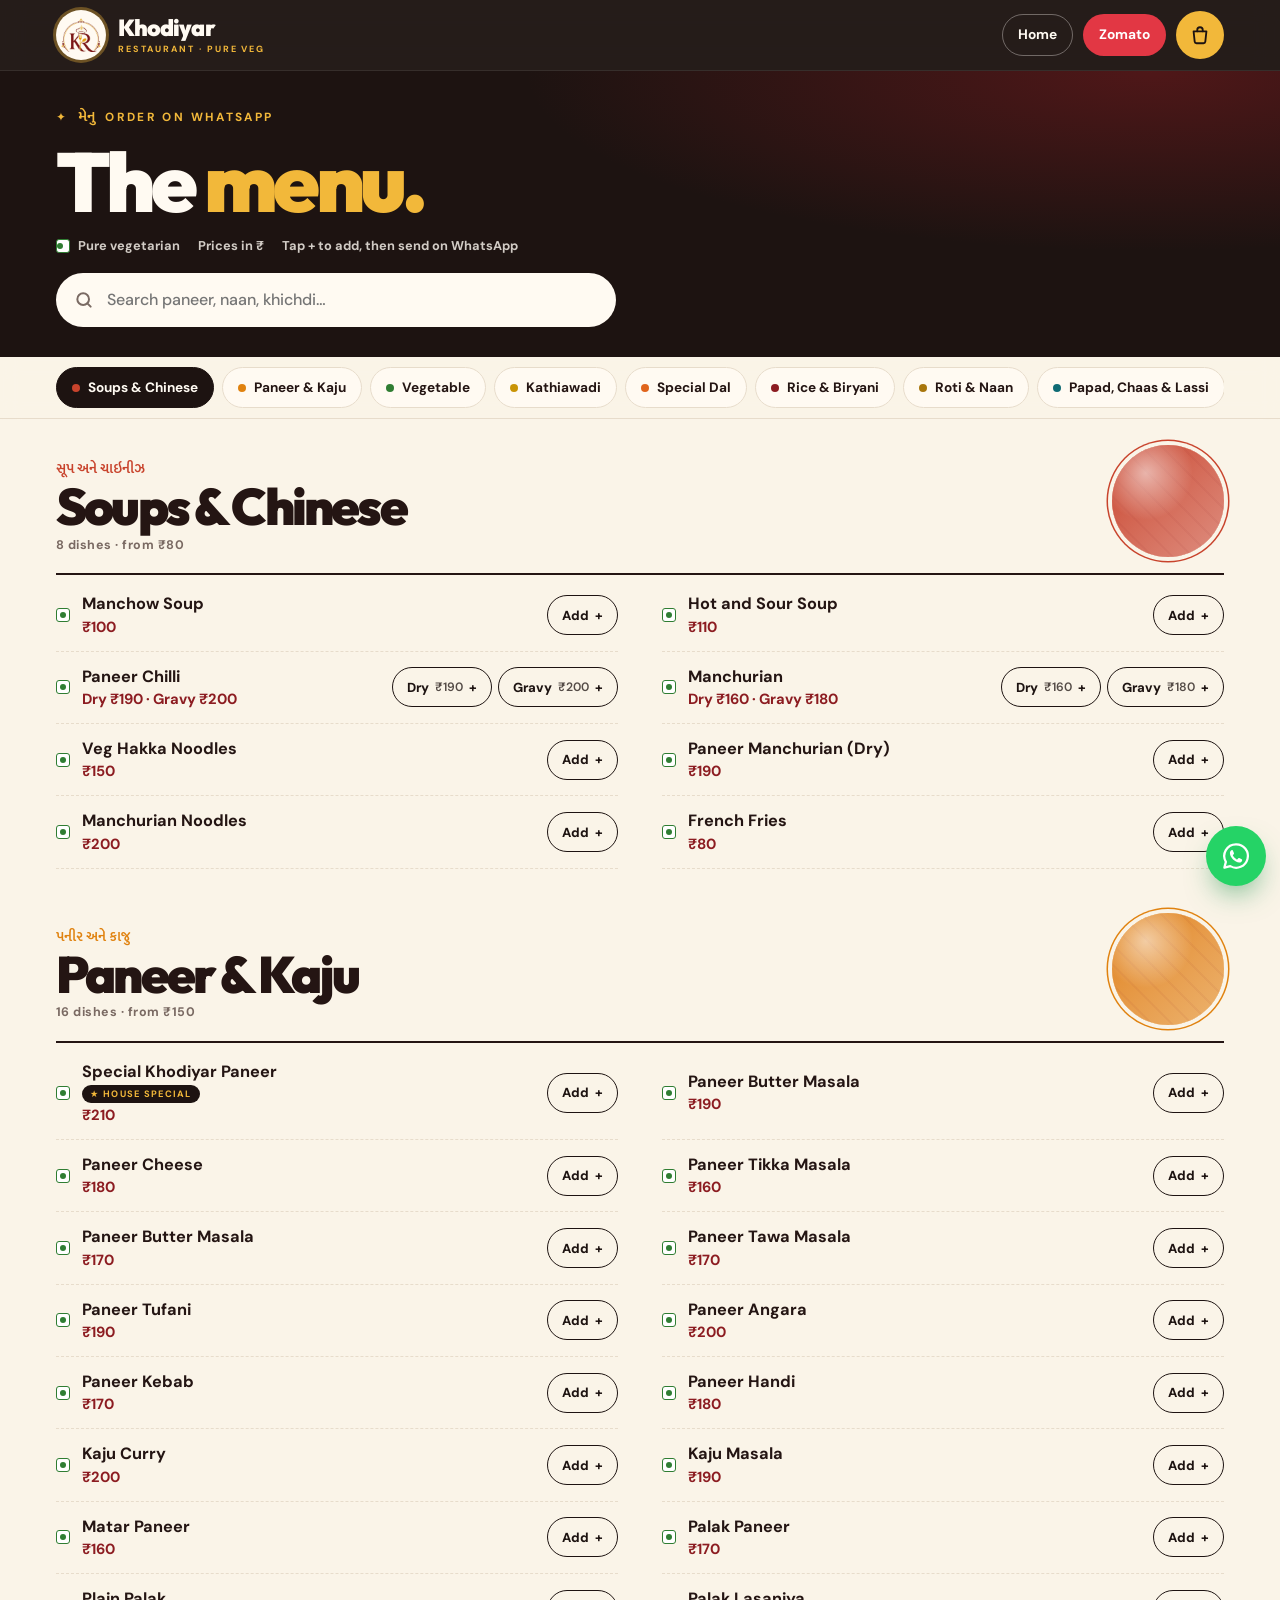
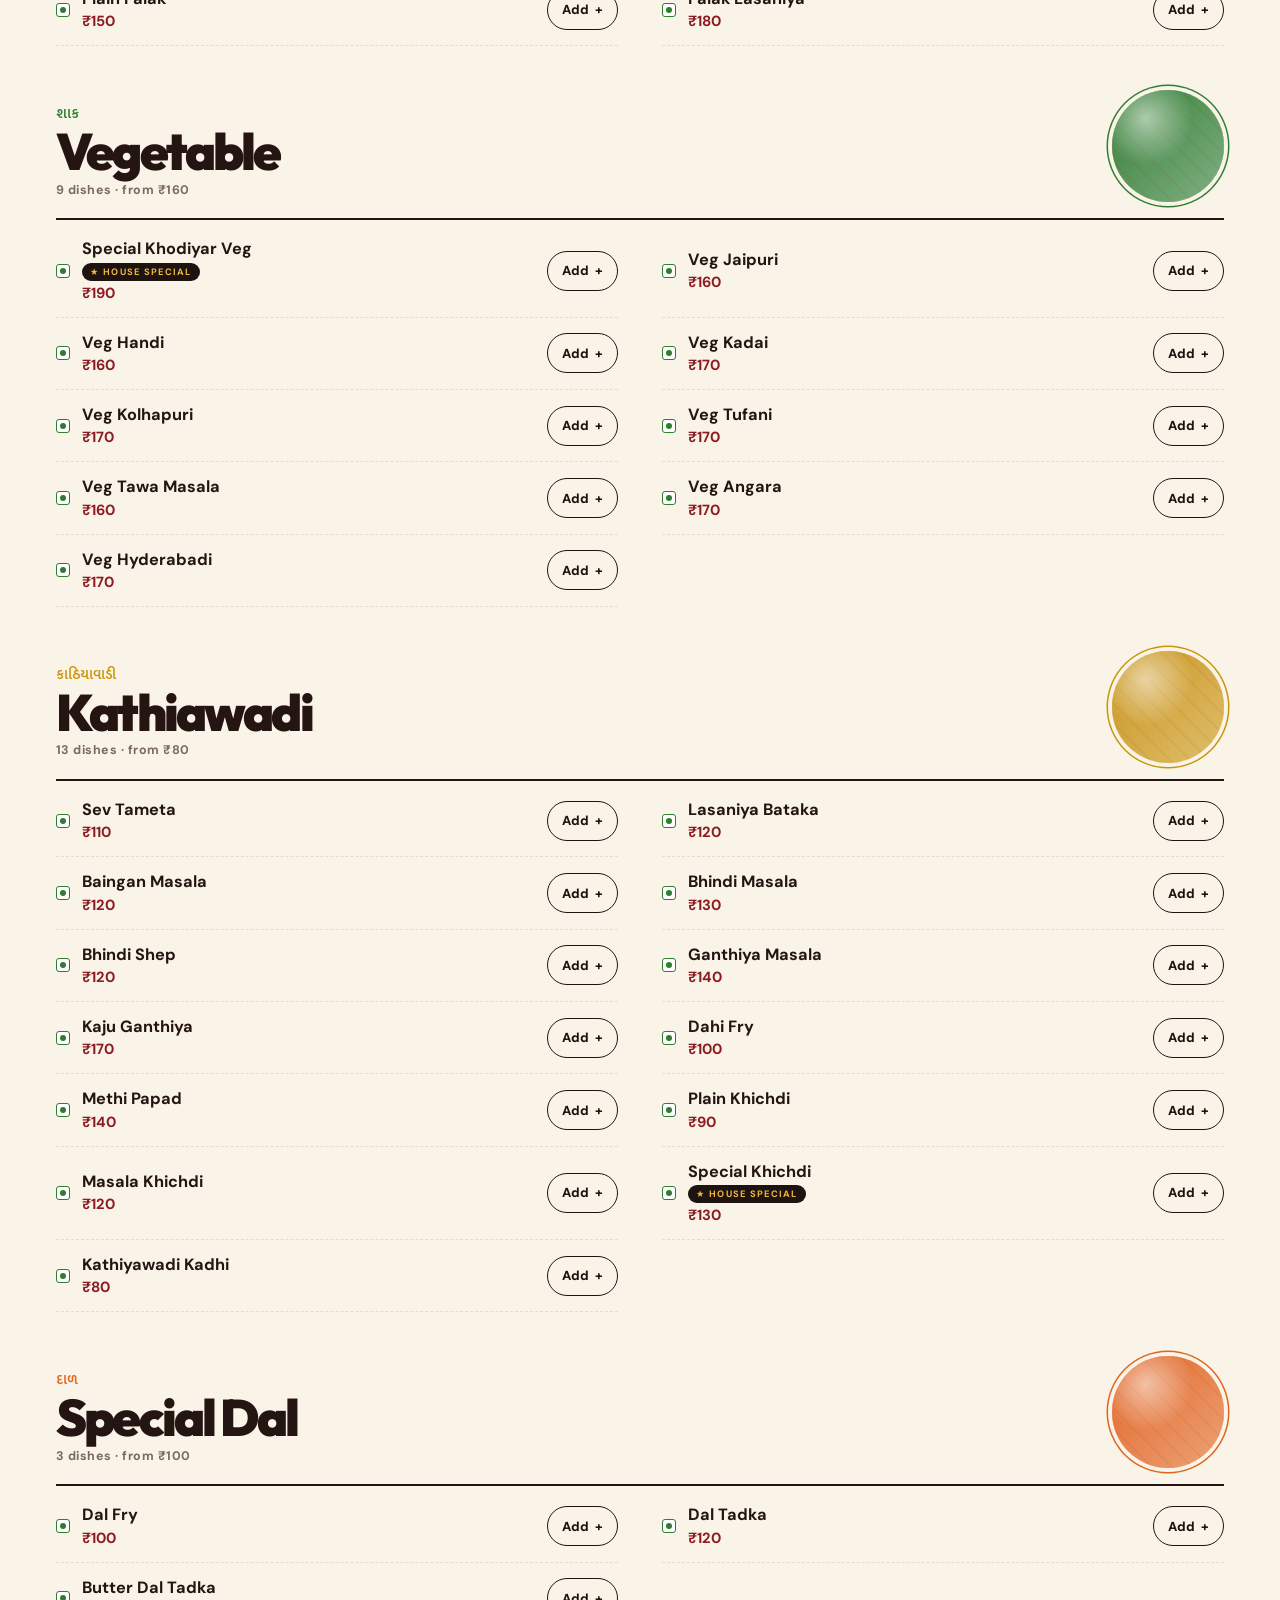
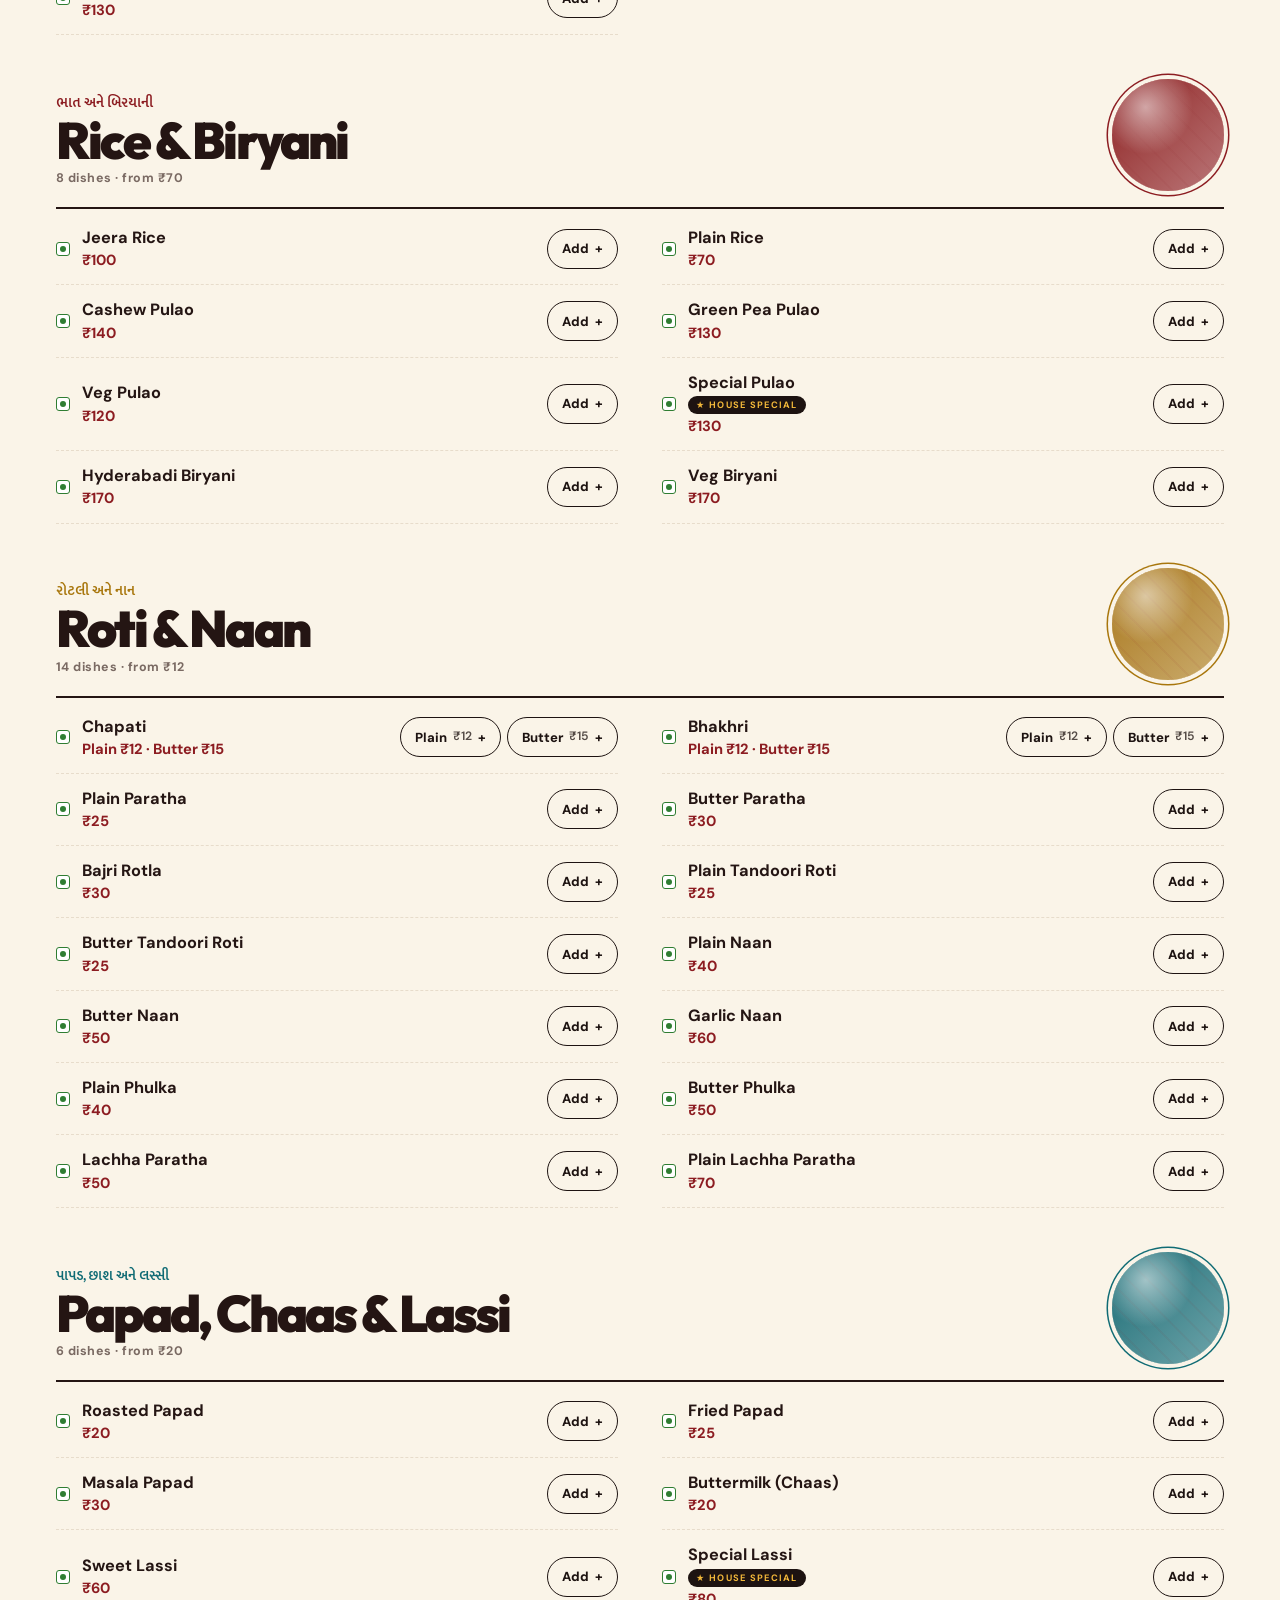
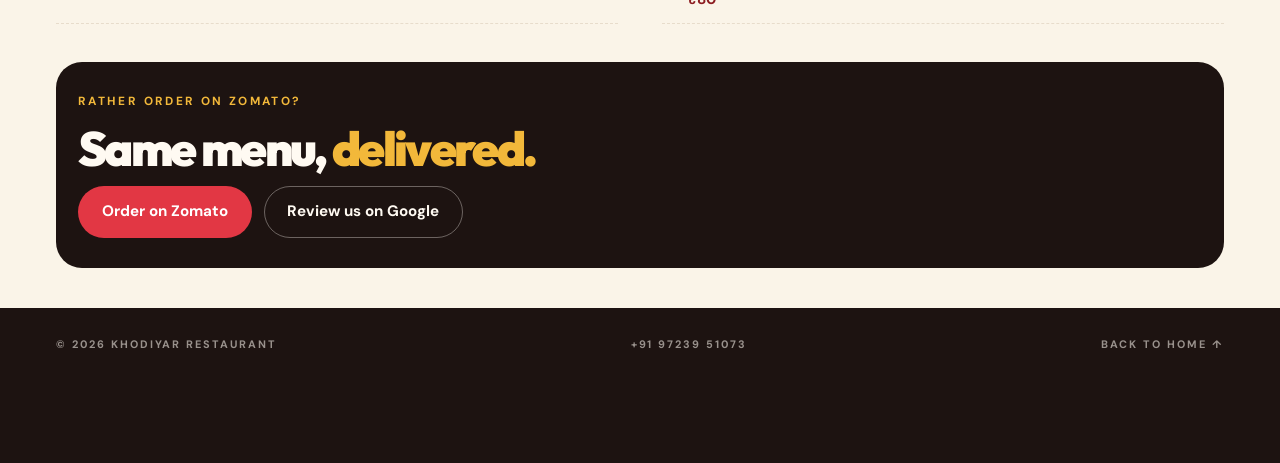
==== menu.html @ f844f77e "Khodiyar Restaurant website with WhatsApp ordering" ====
<!doctype html>
<html lang="en">
<head>
<meta charset="utf-8">
<meta name="viewport" content="width=device-width, initial-scale=1, viewport-fit=cover">
<title>Menu · Khodiyar Restaurant</title>
<meta name="claude:viewport-fit-sides" content="cover">
<meta name="description" content="Full menu of Khodiyar Restaurant with prices in ₹. Add dishes and send your order on WhatsApp: dine-in, takeaway or delivery.">
<meta name="theme-color" content="#1d1311">
<meta property="og:title" content="Menu · Khodiyar Restaurant">
<meta property="og:image" content="assets/img/og-image.jpg">
<link rel="icon" type="image/png" href="assets/img/favicon.png">
<link rel="apple-touch-icon" href="assets/img/apple-touch-icon.png">
<link rel="preconnect" href="https://fonts.googleapis.com">
<link rel="preconnect" href="https://fonts.gstatic.com" crossorigin>
<link rel="preconnect" href="https://images.unsplash.com">
<link rel="stylesheet" href="https://fonts.googleapis.com/css2?family=DM+Sans:opsz,wght@9..40,400;9..40,500;9..40,600;9..40,700;9..40,800&family=Outfit:wght@700;800;900&family=Mukta+Vaani:wght@600&display=swap">
<link rel="stylesheet" href="assets/css/style.css">
<script>document.addEventListener("error",function(e){var t=e.target;if(t&&t.tagName==="IMG"){t.classList.add("is-broken")}},true);</script>
</head>
<body>

<header class="site-header">
  <div class="wrap bar">
    <a class="brand" href="index.html" aria-label="Khodiyar Restaurant home">
      <span class="brand-disc"><img src="assets/img/logo-mark.png" width="240" height="204" alt=""></span>
      <span class="brand-text"><span class="brand-name">Khodiyar</span><span class="brand-sub">RESTAURANT · PURE VEG</span></span>
    </a>
    <div class="bar-actions">
      <a class="btn btn-ghost btn-sm hide-sm" href="index.html">Home</a>
      <a class="btn btn-zomato btn-sm hide-sm" data-link="zomato" href="https://www.zomato.com/">Zomato</a>
      <button class="cart-btn" type="button" data-open-cart aria-label="Open your order">
        <svg viewBox="0 0 24 24" fill="none" stroke="currentColor" stroke-width="2" stroke-linejoin="round" aria-hidden="true"><path d="M5 8h14l-1.2 11.2a2 2 0 0 1-2 1.8H8.2a2 2 0 0 1-2-1.8L5 8z"/><path d="M9 8V6.5a3 3 0 0 1 6 0V8" stroke-linecap="round"/></svg>
        <span class="cart-count" hidden>0</span>
      </button>
    </div>
  </div>
</header>

<section class="menu-hero dark">
  <div class="wrap menu-hero-inner">
    <span class="kicker">✦ <span class="gu" style="font-size:.95rem">મેનુ</span> Order on WhatsApp</span>
    <h1>The <span class="hl">menu.</span></h1>
    <span class="table-note" id="table-note" hidden>Ordering for table <b></b></span>
    <div class="meta">
      <span><span class="veg"></span>Pure vegetarian</span>
      <span>Prices in ₹</span>
      <span>Tap + to add, then send on WhatsApp</span>
    </div>
    <div class="search">
      <svg class="s-ico" viewBox="0 0 24 24" aria-hidden="true" fill="none" stroke="currentColor" stroke-width="2.4" stroke-linecap="round"><circle cx="11" cy="11" r="7"/><path d="M20 20l-4-4"/></svg>
      <label class="sr-only" for="menu-search">Search dishes</label>
      <input id="menu-search" type="search" placeholder="Search paneer, naan, khichdi…" autocomplete="off" enterkeyhint="search">
      <button class="clear" id="search-clear" type="button" aria-label="Clear search" hidden>✕</button>
    </div>
  </div>
</section>

<div class="chips-bar">
  <div class="wrap"><nav class="chips" id="chips" aria-label="Menu sections"></nav></div>
</div>

<main class="wrap menu-main">
  <div id="menu-root" style="display:grid;gap:44px"></div>
  <div class="empty" id="menu-empty" hidden>
    <strong>No dishes match “<span data-q></span>”</strong>
    Try paneer, naan, dal or khichdi.
  </div>
  <noscript><p class="empty"><strong>The menu could not load</strong>Please ask our staff for the printed menu.</p></noscript>

  <section class="menu-cta dark">
    <span class="kicker">Rather order on Zomato?</span>
    <h2>Same menu, <span class="hl">delivered.</span></h2>
    <div class="cta-actions">
      <a class="btn btn-zomato" data-link="zomato" href="https://www.zomato.com/">Order on Zomato</a>
      <a class="btn btn-ghost" data-link="review" href="https://g.page/r/CQC4Lfe8KjY_EBM/review">Review us on Google</a>
    </div>
  </section>
</main>

<footer class="site-footer dark" style="padding-block:28px calc(110px + env(safe-area-inset-bottom, 0px))">
  <div class="wrap footer-bottom" style="margin-top:0;border-top:0;padding-top:0">
    <span>© <span data-year>2026</span> Khodiyar Restaurant</span>
    <a data-link="call" data-text="phone" href="tel:+919723951073">+91 97239 51073</a>
    <a href="index.html">Back to home ↑</a>
  </div>
</footer>

<script src="assets/js/menu-data.js"></script>
<script src="assets/js/main.js"></script>
</body>
</html>
---- assets/css/style.css ----
/* Layout concept: espresso-dark bands for the big moments (hero, kitchens, footer) alternating
   with warm cream sections; heavy tight-tracked display type with gold and maroon from the logo. */
:root {
  --espresso: #1d1311;
  --espresso-2: #2b1d19;
  --cream: #faf4e8;
  --ivory: #fffaf2;
  --ink: #241513;
  --muted: #7a6a63;
  --line: #e7dccb;
  --gold: #f2b83a;
  --gold-soft: #f7dc97;
  --maroon: #8c1c21;
  --maroon-soft: #f3e0dc;
  --sand: #f2e6cf;
  --leaf: #2f7d32;
  --wa: #25d366;

  --hue-chili: #c8432c;
  --hue-marigold: #e0820f;
  --hue-leaf: #2f7d32;
  --hue-turmeric: #c99406;
  --hue-saffron: #e0641b;
  --hue-maroon: #8c1c21;
  --hue-gold: #a8760c;
  --hue-teal: #0f6b74;

  --display: "Outfit", "Arial Black", "Helvetica Neue", sans-serif;
  --body: "DM Sans", "Segoe UI", system-ui, -apple-system, Arial, sans-serif;
  --gu: "Mukta Vaani", "Noto Sans Gujarati", "Shruti", sans-serif;

  --radius: 24px;
  --gutter-l: max(16px, env(safe-area-inset-left, 0px));
  --gutter-r: max(16px, env(safe-area-inset-right, 0px));
  --wrap: 1200px;
  --hdr-h: 72px;
  color-scheme: light;
}

*, *::before, *::after { box-sizing: border-box; }
[hidden] { display: none !important; }
html { -webkit-text-size-adjust: 100%; scroll-behavior: smooth; scroll-padding-top: calc(var(--hdr-h) + 64px); }
body {
  margin: 0;
  background: var(--cream);
  color: var(--ink);
  font-family: var(--body);
  font-size: 16px;
  line-height: 1.6;
  overflow-x: hidden;
}
body.lock { overflow: hidden; }
img { max-width: 100%; height: auto; display: block; }
a { color: inherit; }
button { font: inherit; color: inherit; }
h1, h2, h3 { font-family: var(--display); font-weight: 900; margin: 0; line-height: .98; letter-spacing: -.055em; text-wrap: balance; }
p { margin: 0; }
:focus-visible { outline: 3px solid var(--gold); outline-offset: 3px; border-radius: 8px; }
.gu { font-family: var(--gu); font-weight: 600; letter-spacing: 0; }
.sr-only { position: absolute; width: 1px; height: 1px; overflow: hidden; clip: rect(0 0 0 0); white-space: nowrap; }

.wrap {
  width: 100%;
  max-width: var(--wrap);
  margin-inline: auto;
  padding-left: var(--gutter-l);
  padding-right: var(--gutter-r);
}
.dark { background: var(--espresso); color: var(--ivory); }
.kicker {
  font-family: var(--body);
  font-weight: 700;
  font-size: .74rem;
  letter-spacing: .2em;
  text-transform: uppercase;
  color: var(--maroon);
  display: inline-flex;
  align-items: center;
  gap: 10px;
}
.dark .kicker { color: var(--gold); }
.hl { color: var(--maroon); }
.dark .hl { color: var(--gold); }
.outline { color: transparent; -webkit-text-stroke: 2px var(--ivory); }

/* ---------- veg mark ---------- */
.veg {
  flex: none;
  width: 14px; height: 14px;
  border: 1.6px solid var(--leaf);
  border-radius: 3px;
  display: inline-grid;
  place-items: center;
  background: #fff;
}
.veg::after { content: ""; width: 6px; height: 6px; border-radius: 50%; background: var(--leaf); }

/* ---------- buttons ---------- */
.btn {
  --b-bg: var(--gold);
  --b-fg: var(--espresso);
  display: inline-flex;
  align-items: center;
  justify-content: center;
  gap: 14px;
  min-height: 52px;
  padding: .8em 1.5em;
  border-radius: 999px;
  border: 1.5px solid transparent;
  background: var(--b-bg);
  color: var(--b-fg);
  font: 700 .95rem/1 var(--body);
  text-decoration: none;
  cursor: pointer;
  white-space: nowrap;
  transition: transform .2s ease, background-color .2s ease, color .2s ease, border-color .2s ease;
}
.btn:hover { transform: translateY(-2px); }
.btn .arr { width: 16px; height: 16px; flex: none; transition: transform .25s ease; }
.btn:hover .arr { transform: translate(3px, -3px); }
.btn .arr-r { width: 18px; height: 18px; flex: none; transition: transform .25s ease; }
.btn:hover .arr-r { transform: translateX(4px); }
.btn-ghost { --b-bg: transparent; --b-fg: var(--ivory); border-color: rgba(255, 250, 242, .35); }
.btn-ghost:hover { border-color: var(--ivory); }
.btn-dark { --b-bg: var(--espresso); --b-fg: var(--ivory); }
.btn-dark:hover { --b-bg: var(--maroon); }
.btn-line { --b-bg: transparent; --b-fg: var(--ink); border-color: var(--ink); }
.btn-line:hover { --b-bg: var(--ink); --b-fg: var(--ivory); }
.btn-wa { --b-bg: var(--wa); --b-fg: #062b14; }
.btn-zomato { --b-bg: #e23744; --b-fg: #fff; }
.btn-sm { min-height: 42px; padding: .6em 1.1em; font-size: .86rem; gap: 10px; }
.btn-block { width: 100%; }

/* ---------- top strip + header ---------- */
body::before {
  content: "";
  position: fixed;
  inset: 0 0 auto;
  height: env(safe-area-inset-top, 0px);
  z-index: 70;
  background: var(--espresso);
}
.strip { background: #140c0b; color: var(--gold-soft); overflow: hidden; }
.strip-track { display: flex; width: max-content; animation: marquee 40s linear infinite; padding-block: 8px; }
.strip-track span { font-size: .68rem; font-weight: 700; letter-spacing: .2em; text-transform: uppercase; white-space: nowrap; display: inline-flex; align-items: center; }
.strip-track span::after { content: "✦"; color: var(--gold); margin-inline: 22px; }

.site-header {
  position: sticky;
  top: env(safe-area-inset-top, 0px);
  z-index: 60;
  background: rgba(29, 19, 17, .96);
  -webkit-backdrop-filter: blur(12px);
  backdrop-filter: blur(12px);
  color: var(--ivory);
  border-bottom: 1px solid rgba(255, 250, 242, .08);
}
.bar { display: flex; align-items: center; justify-content: space-between; gap: 12px; padding-block: 10px; }
.brand { display: flex; align-items: center; gap: 12px; text-decoration: none; min-width: 0; }
.brand-disc {
  flex: none;
  width: 50px; height: 50px; border-radius: 50%;
  background: var(--ivory);
  display: grid; place-items: center;
  box-shadow: 0 0 0 3px rgba(242, 184, 58, .35);
}
.brand-disc img { width: 40px; }
.brand-text { display: grid; line-height: 1; min-width: 0; }
.brand-name { font-family: var(--display); font-weight: 900; font-size: 1.45rem; letter-spacing: -.04em; }
.brand-sub { font-size: .56rem; font-weight: 700; letter-spacing: .22em; color: var(--gold); margin-top: 5px; white-space: nowrap; }
.nav { display: none; gap: 26px; }
.nav a { text-decoration: none; font-weight: 700; font-size: .86rem; opacity: .9; }
.nav a:hover { opacity: 1; color: var(--gold); }
.bar-actions { display: flex; align-items: center; gap: 10px; flex: none; }
.bar-actions .hide-sm { display: none; }
.cart-btn {
  position: relative;
  width: 48px; height: 48px; border-radius: 50%;
  border: 0; cursor: pointer;
  background: var(--gold); color: var(--espresso);
  display: grid; place-items: center;
}
.cart-btn svg { width: 22px; height: 22px; }
.cart-count {
  position: absolute; top: -4px; right: -4px;
  min-width: 22px; height: 22px; padding: 0 6px;
  border-radius: 999px;
  background: var(--maroon); color: #fff;
  font-size: .72rem; font-weight: 700;
  display: grid; place-items: center;
  border: 2px solid var(--espresso);
}
.cart-btn.bump { animation: bump .45s ease; }
@keyframes bump { 40% { transform: scale(1.18) rotate(-6deg); } }
.menu-toggle {
  width: 48px; height: 48px; border-radius: 50%;
  border: 1.5px solid rgba(255, 250, 242, .25); background: transparent; cursor: pointer;
  display: grid; place-items: center; color: var(--ivory);
}
.menu-toggle svg { width: 22px; height: 22px; }
.mobile-nav { display: grid; gap: 2px; padding-block: 6px 18px; border-top: 1px solid rgba(255, 250, 242, .08); }
.mobile-nav a { text-decoration: none; font-family: var(--display); font-weight: 800; font-size: 1.5rem; letter-spacing: -.03em; padding: 8px 0; }
.mobile-nav a:hover { color: var(--gold); }
@media (min-width: 960px) {
  .nav { display: flex; }
  .bar-actions .hide-sm { display: inline-flex; }
  .menu-toggle, .mobile-nav { display: none !important; }
}

/* ---------- hero ---------- */
.hero {
  position: relative;
  overflow: hidden;
  background:
    radial-gradient(70% 60% at 80% 40%, rgba(140, 28, 33, .45), transparent 70%),
    radial-gradient(60% 50% at 0% 100%, rgba(242, 184, 58, .08), transparent 70%),
    var(--espresso);
}
.hero-inner { display: grid; gap: 40px; padding-block: 48px 36px; align-items: center; }
.hero-copy { display: grid; gap: 22px; min-width: 0; }
.hero h1 { font-size: clamp(2.5rem, 11.2vw, 4.9rem); line-height: .94; }
.hero h1 span { display: block; }
.hero-lede { color: rgba(255, 250, 242, .78); font-size: 1.06rem; max-width: 32rem; }
.hero-ctas { display: flex; flex-wrap: wrap; gap: 12px; }
.badges { display: flex; flex-wrap: wrap; gap: 8px 18px; padding: 0; margin: 0; list-style: none; font-size: .8rem; font-weight: 700; color: rgba(255, 250, 242, .85); }
.badges li { display: inline-flex; align-items: center; gap: 7px; }
.badges li::before { content: "✦"; color: var(--gold); }
.badges li.v::before { content: none; }

.hero-visual { position: relative; width: min(100%, 500px); aspect-ratio: 1; margin-inline: auto; max-width: 100%; }
.orbit { position: absolute; inset: 0; border-radius: 50%; border: 1px dashed rgba(255, 250, 242, .2); animation: spin 60s linear infinite; }
.plate {
  position: absolute; inset: 7%;
  border-radius: 50%;
  overflow: hidden;
  background:
    url("../img/logo-mark.png") center / 46% no-repeat,
    radial-gradient(circle, var(--ivory) 0 56%, var(--sand) 57% 63%, var(--ivory) 64%);
  box-shadow: 0 40px 80px -30px rgba(0, 0, 0, .8), 0 0 0 10px rgba(242, 184, 58, .12), 0 0 0 11px rgba(242, 184, 58, .4);
}
.plate img { width: 100%; height: 100%; object-fit: cover; animation: spin 120s linear infinite; }
@keyframes spin { to { transform: rotate(360deg); } }
.seal {
  position: absolute; right: -1%; top: 1%;
  width: 29%; aspect-ratio: 1;
  border-radius: 50%;
  background: var(--gold); color: var(--espresso);
  display: grid; place-items: center;
  box-shadow: 0 16px 30px -12px rgba(0, 0, 0, .6);
}
.seal svg { position: absolute; inset: 5%; width: 90%; height: 90%; animation: spin 18s linear infinite; }
.seal text { font: 800 8.6px var(--body); letter-spacing: .08em; fill: var(--espresso); }
.seal b { font-family: var(--display); font-weight: 900; font-size: clamp(1rem, 3.6vw, 1.35rem); letter-spacing: -.03em; }
.chip-float {
  position: absolute;
  display: inline-flex; align-items: center; gap: 8px;
  padding: 8px 14px;
  border-radius: 999px;
  background: var(--ivory); color: var(--ink);
  font-size: .78rem; font-weight: 700;
  box-shadow: 0 14px 26px -12px rgba(0, 0, 0, .7);
  white-space: nowrap;
  animation: bob 5s ease-in-out infinite;
}
.chip-float i { font-style: normal; font-size: 1rem; line-height: 1; }
.chip-float b { color: var(--maroon); }
.cf-1 { left: -2%; top: 24%; }
.cf-2 { left: 3%; bottom: 7%; animation-delay: -1.7s; }
.cf-3 { right: -1%; bottom: 22%; animation-delay: -3.3s; }
@keyframes bob { 50% { transform: translateY(-10px); } }
.hero-foot {
  display: flex; justify-content: space-between; gap: 12px; flex-wrap: wrap;
  padding-block: 0 26px;
  font-size: .66rem; font-weight: 700; letter-spacing: .2em; text-transform: uppercase;
  color: rgba(255, 250, 242, .55);
}
@media (min-width: 960px) {
  .hero-inner { grid-template-columns: 1.1fr .9fr; padding-block: 72px 56px; gap: 48px; }
  .hero-lede { font-size: 1.12rem; }
}

/* load sequence */
.hero-copy > * { animation: rise .9s cubic-bezier(.2, .7, .2, 1) both; }
.hero-copy > :nth-child(2) { animation-delay: .08s; }
.hero-copy > :nth-child(3) { animation-delay: .16s; }
.hero-copy > :nth-child(4) { animation-delay: .24s; }
.hero-copy > :nth-child(5) { animation-delay: .32s; }
.hero-visual { animation: plateIn 1.2s cubic-bezier(.2, .7, .2, 1) both .1s; }
@keyframes rise { from { opacity: .001; transform: translateY(22px); } }
@keyframes plateIn { from { opacity: .001; transform: scale(.85) rotate(-16deg); } }

/* ---------- marquee ---------- */
.marquee { background: var(--gold); color: var(--espresso); overflow: hidden; }
.marquee-track { display: flex; width: max-content; padding-block: 16px; animation: marquee 34s linear infinite; }
.marquee-track span {
  font-family: var(--display); font-weight: 800; font-size: 1.15rem; letter-spacing: .06em; text-transform: uppercase;
  white-space: nowrap; display: inline-flex; align-items: center;
}
.marquee-track span::after { content: "✳"; color: var(--maroon); margin-inline: 26px; font-size: 1.2rem; }
@keyframes marquee { to { transform: translateX(-50%); } }

/* ---------- sections ---------- */
.section { padding-block: 72px; }
.head { display: grid; gap: 14px; margin-bottom: 34px; }
.head h2 { font-size: clamp(2.4rem, 9vw, 4rem); }
.head p { color: var(--muted); max-width: 34rem; }
.dark .head p { color: rgba(255, 250, 242, .72); }
.head-row { display: flex; flex-wrap: wrap; justify-content: space-between; align-items: flex-end; gap: 18px; }
.side-note { display: none; gap: 6px; justify-items: end; font-size: .7rem; font-weight: 700; letter-spacing: .2em; text-transform: uppercase; }
.side-note svg { width: 22px; height: 22px; color: var(--maroon); }
@media (min-width: 760px) { .side-note { display: grid; } }

/* dish cards */
.dishes { display: grid; gap: 18px; }
@media (min-width: 700px) { .dishes { grid-template-columns: repeat(2, minmax(0, 1fr)); } }
@media (min-width: 1040px) { .dishes { grid-template-columns: repeat(3, minmax(0, 1fr)); } }
.dish {
  --tint: var(--sand);
  display: grid;
  gap: 14px;
  align-content: start;
  padding: 18px;
  border-radius: var(--radius);
  background: var(--tint);
  min-width: 0;
  transition: transform .3s ease;
}
.dish:nth-child(3n+2) { --tint: var(--maroon-soft); }
.dish:nth-child(3n+3) { --tint: #ece4d1; }
.dish:hover { transform: translateY(-4px); }
.dish-top { display: flex; justify-content: space-between; align-items: center; }
.pill-label {
  display: inline-flex; align-items: center;
  padding: 7px 14px; border-radius: 999px;
  background: var(--espresso); color: var(--ivory);
  font-size: .64rem; font-weight: 700; letter-spacing: .16em; text-transform: uppercase;
}
.dish:nth-child(3n+2) .pill-label { background: var(--maroon); }
.dish-num { font-size: .72rem; font-weight: 700; letter-spacing: .18em; color: var(--muted); }
.dish-photo {
  position: relative;
  aspect-ratio: 4 / 3;
  max-width: 100%;
  border-radius: 18px;
  overflow: hidden;
}
.dish-photo img, .dish-photo .ph { position: absolute; inset: 0; width: 100%; height: 100%; object-fit: cover; transition: transform .7s ease; }
.dish:hover .dish-photo img { transform: scale(1.06); }
.dish-kicker { font-size: .68rem; font-weight: 700; letter-spacing: .2em; text-transform: uppercase; color: var(--maroon); }
.dish h3 { font-size: clamp(1.6rem, 6vw, 1.95rem); letter-spacing: -.045em; }
.dish h3 em { font-style: normal; color: var(--maroon); }
.dish p { color: var(--muted); font-size: .95rem; }
.dish-price { display: flex; align-items: baseline; gap: 6px; }
.dish-price strong { font-family: var(--display); font-weight: 900; font-size: 2rem; letter-spacing: -.04em; }
.dish-price small { color: var(--muted); font-weight: 600; }

/* photo placeholder (visible until or unless the photo loads) */
.ph {
  background:
    radial-gradient(60% 60% at 30% 25%, rgba(255, 255, 255, .55), transparent 70%),
    repeating-linear-gradient(45deg, rgba(140, 28, 33, .06) 0 2px, transparent 2px 14px),
    linear-gradient(135deg, var(--c, #e6d2ad), color-mix(in srgb, var(--c, #e6d2ad) 60%, #fff));
}
img.is-broken { display: none !important; }

/* add / stepper control on cards */
.add {
  display: inline-flex; align-items: center; justify-content: space-between; gap: 12px;
  min-height: 52px; width: 100%;
  padding: 0 22px;
  border: 0; border-radius: 999px;
  background: var(--espresso); color: var(--ivory);
  font-weight: 700; font-size: .95rem;
  cursor: pointer;
  transition: background-color .2s ease;
}
.add:hover { background: var(--maroon); }
.add svg { width: 16px; height: 16px; }
.stepper {
  display: flex; align-items: center; justify-content: space-between;
  min-height: 52px; width: 100%;
  padding: 5px 5px 5px 18px;
  border-radius: 999px;
  background: var(--espresso); color: var(--ivory);
}
.stepper .lbl { font-size: .85rem; font-weight: 700; color: var(--gold); }
.stepper .ctl { display: inline-flex; align-items: center; gap: 4px; }
.stepper button {
  width: 42px; height: 42px; border-radius: 50%;
  border: 0; cursor: pointer;
  background: rgba(255, 250, 242, .12); color: var(--ivory);
  font-size: 1.3rem; line-height: 1; font-weight: 700;
}
.stepper button:hover { background: var(--gold); color: var(--espresso); }
.stepper output { font-weight: 800; min-width: 3ch; text-align: center; font-variant-numeric: tabular-nums; }

/* kitchens (dark) */
.split { display: grid; gap: 44px; align-items: center; }
@media (min-width: 900px) { .split { grid-template-columns: 1fr 1fr; gap: 64px; } }
.num-list { list-style: none; margin: 8px 0 0; padding: 0; }
.num-list li { display: grid; grid-template-columns: 34px 1fr; gap: 2px 14px; padding: 16px 0; border-bottom: 1px solid rgba(255, 250, 242, .14); }
.num-list .n { font-size: .74rem; font-weight: 700; color: var(--gold); padding-top: 4px; }
.num-list b { font-size: 1.05rem; }
.num-list small { grid-column: 2; color: rgba(255, 250, 242, .62); font-size: .9rem; }
.bowl-stage { position: relative; width: min(100%, 460px); aspect-ratio: 1; margin-inline: auto; max-width: 100%; }
.bowl-stage .ring { position: absolute; inset: 2%; border-radius: 50%; border: 1px dashed rgba(255, 250, 242, .22); animation: spin 80s linear infinite; }
.bowl {
  position: absolute; inset: 17%;
  border-radius: 50%; overflow: hidden;
  background: url("../img/logo-mark.png") center / 50% no-repeat, var(--ivory);
  box-shadow: 0 0 0 10px rgba(255, 250, 242, .06), 0 30px 60px -24px rgba(0, 0, 0, .8);
}
.bowl img { width: 100%; height: 100%; object-fit: cover; }
.bc-1 { left: 28%; top: 3%; }
.bc-2 { right: -1%; top: 25%; animation-delay: -1.2s; }
.bc-3 { left: -1%; top: 44%; animation-delay: -2.4s; }
.bc-4 { left: 9%; bottom: 7%; animation-delay: -3.1s; }
.bc-5 { right: 3%; bottom: 13%; animation-delay: -4s; }

/* categories */
.cats { display: grid; grid-template-columns: repeat(2, minmax(0, 1fr)); gap: 12px; }
@media (min-width: 760px) { .cats { grid-template-columns: repeat(4, minmax(0, 1fr)); gap: 18px; } }
.cat {
  display: grid;
  grid-template-rows: auto 1fr;
  border-radius: 20px;
  overflow: hidden;
  background: var(--ivory);
  border: 1.5px solid var(--line);
  text-decoration: none;
  min-width: 0;
  transition: transform .25s ease, border-color .25s ease;
}
.cat:hover { transform: translateY(-4px); border-color: var(--c, var(--maroon)); }
.cat-photo { position: relative; aspect-ratio: 4 / 3; max-width: 100%; overflow: hidden; }
.cat-photo img, .cat-photo .ph { position: absolute; inset: 0; width: 100%; height: 100%; object-fit: cover; transition: transform .6s ease; }
.cat:hover .cat-photo img { transform: scale(1.07); }
.cat-photo .count {
  position: absolute; left: 10px; top: 10px;
  padding: 4px 10px; border-radius: 999px;
  background: var(--ivory); color: var(--ink);
  font-size: .7rem; font-weight: 700;
}
.cat-body { padding: 12px 14px 14px; display: grid; gap: 2px; align-content: start; }
.cat-body .gu { font-size: .78rem; color: var(--c, var(--maroon)); }
.cat-body h3 { font-size: 1.2rem; letter-spacing: -.035em; }
.cat-body .from { font-size: .8rem; color: var(--muted); font-weight: 600; }
@media (min-width: 760px) { .cat-body h3 { font-size: 1.4rem; } }

[data-hue="chili"] { --c: var(--hue-chili); }
[data-hue="marigold"] { --c: var(--hue-marigold); }
[data-hue="leaf"] { --c: var(--hue-leaf); }
[data-hue="turmeric"] { --c: var(--hue-turmeric); }
[data-hue="saffron"] { --c: var(--hue-saffron); }
[data-hue="maroon"] { --c: var(--hue-maroon); }
[data-hue="gold"] { --c: var(--hue-gold); }
[data-hue="teal"] { --c: var(--hue-teal); }

/* steps */
.steps { display: grid; gap: 0; }
@media (min-width: 760px) { .steps { grid-template-columns: repeat(4, minmax(0, 1fr)); gap: 22px; } }
.step { padding: 22px 0; border-top: 1.5px solid var(--line); display: grid; gap: 10px; align-content: start; }
.step svg { width: 38px; height: 38px; color: var(--maroon); }
.step .k { font-size: .7rem; font-weight: 700; letter-spacing: .2em; color: var(--maroon); }
.step h3 { font-size: 1.45rem; letter-spacing: -.04em; }
.step p { color: var(--muted); font-size: .94rem; }

/* cta band */
.cta-band { background: var(--gold-soft); position: relative; overflow: hidden; }
.cta-band::before {
  content: "✳"; position: absolute; left: 46%; top: -40px;
  font-size: 220px; line-height: 1; color: rgba(140, 28, 33, .08);
  animation: spin 50s linear infinite;
}
.cta-inner { position: relative; display: flex; flex-wrap: wrap; justify-content: space-between; align-items: center; gap: 22px; padding-block: 48px; }
.cta-inner h2 { font-size: clamp(2.4rem, 9vw, 4rem); }
.cta-inner .kicker { color: var(--ink); margin-bottom: 10px; }
.cta-actions { display: flex; flex-wrap: wrap; gap: 12px; }

/* faq */
.faq-grid { display: grid; gap: 30px; }
@media (min-width: 900px) { .faq-grid { grid-template-columns: .9fr 1.1fr; gap: 64px; } }
.faq-grid .link { font-weight: 700; color: var(--maroon); text-decoration: underline; text-underline-offset: 5px; }
.faq details { border-bottom: 1.5px solid var(--line); }
.faq summary {
  list-style: none; cursor: pointer;
  display: flex; justify-content: space-between; align-items: center; gap: 18px;
  padding: 20px 0;
  font-weight: 700; font-size: 1.02rem;
}
.faq summary::-webkit-details-marker { display: none; }
.faq summary::after { content: "+"; font-size: 1.5rem; line-height: 1; color: var(--maroon); transition: transform .25s ease; flex: none; }
.faq details[open] summary::after { transform: rotate(45deg); }
.faq details p { padding: 0 0 20px; color: var(--muted); max-width: 40rem; }

/* footer */
.site-footer { padding-block: 60px calc(110px + env(safe-area-inset-bottom, 0px)); }
.footer-grid { display: grid; gap: 30px; }
@media (min-width: 820px) { .footer-grid { grid-template-columns: 1.3fr 1fr 1fr 1fr; } }
.footer-brand { display: grid; gap: 14px; justify-items: start; }
.footer-brand .logo { width: 132px; background: var(--ivory); border-radius: 22px; padding: 10px; }
.footer-brand p { color: rgba(255, 250, 242, .7); max-width: 20rem; }
.site-footer h4 { margin: 0 0 12px; font-size: .7rem; font-weight: 700; letter-spacing: .2em; color: var(--gold); }
.site-footer ul { list-style: none; margin: 0; padding: 0; display: grid; gap: 8px; }
.site-footer ul a { text-decoration: none; opacity: .85; overflow-wrap: anywhere; }
.site-footer ul a:hover { opacity: 1; color: var(--gold); }
.footer-bottom {
  margin-top: 40px; padding-top: 20px;
  border-top: 1px solid rgba(255, 250, 242, .12);
  display: flex; flex-wrap: wrap; justify-content: space-between; gap: 10px 20px;
  font-size: .68rem; font-weight: 700; letter-spacing: .18em; text-transform: uppercase;
  color: rgba(255, 250, 242, .55);
}
.footer-bottom a { text-decoration: none; }

/* ================= ORDER UI ================= */
.overlay {
  position: fixed; inset: 0; z-index: 90;
  background: rgba(20, 12, 11, .55);
  opacity: 0; pointer-events: none;
  transition: opacity .3s ease;
}
.overlay.open { opacity: 1; pointer-events: auto; }
.drawer {
  position: fixed; top: 0; right: 0; bottom: 0; z-index: 95;
  width: min(460px, 100%);
  background: var(--cream);
  display: flex; flex-direction: column;
  transform: translateX(104%);
  visibility: hidden;
  transition: transform .38s cubic-bezier(.2, .7, .2, 1), visibility 0s linear .38s;
  box-shadow: -30px 0 60px -30px rgba(0, 0, 0, .5);
  padding-top: env(safe-area-inset-top, 0px);
  padding-bottom: env(safe-area-inset-bottom, 0px);
  padding-right: env(safe-area-inset-right, 0px);
}
.drawer.open { transform: none; visibility: visible; transition: transform .38s cubic-bezier(.2, .7, .2, 1); }
.drawer-head { display: flex; justify-content: space-between; align-items: flex-start; gap: 12px; padding: 20px 20px 14px; border-bottom: 1.5px solid var(--line); }
.drawer-head h2 { font-size: 2.2rem; }
.drawer-head h2 span { color: var(--maroon); }
.icon-btn {
  flex: none; width: 46px; height: 46px; border-radius: 50%;
  border: 0; background: var(--sand); cursor: pointer;
  display: grid; place-items: center; color: var(--ink);
}
.icon-btn svg { width: 20px; height: 20px; }
.drawer-body { flex: 1; overflow-y: auto; overscroll-behavior: contain; }
.lines { list-style: none; margin: 0; padding: 0 20px; }
.line { display: grid; grid-template-columns: 1fr auto; gap: 6px 12px; padding: 14px 0; border-bottom: 1px dashed var(--line); align-items: center; }
.line-name { font-weight: 700; min-width: 0; line-height: 1.3; }
.line-each { display: block; font-size: .8rem; color: var(--muted); font-weight: 500; }
.line-total { font-family: var(--display); font-weight: 800; font-size: 1.1rem; letter-spacing: -.02em; text-align: right; font-variant-numeric: tabular-nums; }
.mini-stepper { display: inline-flex; align-items: center; gap: 4px; background: var(--sand); border-radius: 999px; padding: 3px; justify-self: start; }
.mini-stepper button { width: 32px; height: 32px; border-radius: 50%; border: 0; background: var(--ivory); cursor: pointer; font-weight: 700; font-size: 1.05rem; line-height: 1; }
.mini-stepper button:hover { background: var(--gold); }
.mini-stepper output { min-width: 2.2ch; text-align: center; font-weight: 800; font-variant-numeric: tabular-nums; }
.cart-empty { display: grid; justify-items: center; gap: 12px; text-align: center; padding: 44px 24px; color: var(--muted); }
.cart-empty strong { font-family: var(--display); font-weight: 900; font-size: 1.6rem; letter-spacing: -.04em; color: var(--ink); }

.order-form { display: grid; gap: 14px; padding: 18px 20px 8px; }
.form-title { font-size: .7rem; font-weight: 700; letter-spacing: .2em; text-transform: uppercase; color: var(--maroon); }
.seg { display: grid; grid-template-columns: repeat(var(--n, 3), 1fr); gap: 4px; padding: 4px; border-radius: 999px; background: var(--sand); }
.seg label { position: relative; }
.seg input { position: absolute; opacity: 0; pointer-events: none; }
.seg span { display: block; text-align: center; padding: 10px 6px; border-radius: 999px; font-weight: 700; font-size: .86rem; cursor: pointer; transition: background-color .2s ease, color .2s ease; }
.seg input:checked + span { background: var(--espresso); color: var(--ivory); }
.seg input:focus-visible + span { outline: 3px solid var(--gold); }
.field { display: grid; gap: 6px; }
.field label { font-weight: 700; font-size: .85rem; }
.field label small { font-weight: 500; color: var(--muted); }
.field input, .field textarea {
  width: 100%;
  border: 1.5px solid var(--line);
  border-radius: 14px;
  background: var(--ivory);
  padding: 12px 14px;
  font: 500 1rem var(--body);
  color: var(--ink);
}
.field textarea { min-height: 72px; resize: vertical; }
.field input:focus, .field textarea:focus { outline: none; border-color: var(--gold); box-shadow: 0 0 0 3px rgba(242, 184, 58, .25); }
.field.bad input, .field.bad textarea { border-color: var(--hue-chili); }
.field .err { color: var(--hue-chili); font-size: .8rem; font-weight: 600; }
.row2 { display: grid; grid-template-columns: 1fr 1fr; gap: 12px; }
.row2 > * { min-width: 0; }
.drawer-foot { padding: 14px 20px 18px; border-top: 1.5px solid var(--line); display: grid; gap: 10px; background: var(--cream); }
.subtotal { display: flex; justify-content: space-between; align-items: baseline; }
.subtotal span { font-weight: 600; }
.subtotal strong { font-family: var(--display); font-weight: 900; font-size: 2rem; letter-spacing: -.04em; font-variant-numeric: tabular-nums; }
.fine { font-size: .76rem; color: var(--muted); }
.send-btn { min-height: 56px; font-size: 1rem; }
.send-btn svg { width: 22px; height: 22px; }
.send-btn.is-off { opacity: .55; }
.clear-link { justify-self: center; background: none; border: 0; color: var(--muted); font-size: .82rem; text-decoration: underline; cursor: pointer; padding: 4px; }

/* sticky order bar */
.order-bar {
  position: fixed; z-index: 75;
  left: var(--gutter-l); right: calc(var(--gutter-r) + 72px);
  bottom: calc(14px + env(safe-area-inset-bottom, 0px));
  display: flex; align-items: center; justify-content: space-between; gap: 10px;
  min-height: 60px;
  padding: 8px 8px 8px 18px;
  border-radius: 999px;
  background: var(--espresso); color: var(--ivory);
  border: 0; cursor: pointer; text-align: left;
  box-shadow: 0 16px 34px -12px rgba(0, 0, 0, .6);
  transform: translateY(160%);
  visibility: hidden;
  transition: transform .35s cubic-bezier(.2, .7, .2, 1), visibility 0s linear .35s;
}
.order-bar.show { transform: none; visibility: visible; transition: transform .35s cubic-bezier(.2, .7, .2, 1); }
.order-bar .ob-text { display: grid; line-height: 1.2; min-width: 0; }
.order-bar small { font-size: .72rem; opacity: .7; font-weight: 600; white-space: nowrap; }
.order-bar strong { font-size: 1rem; white-space: nowrap; }
.order-bar .ob-cta { display: inline-flex; align-items: center; gap: 6px; padding: 12px 16px; border-radius: 999px; background: var(--gold); color: var(--espresso); font-weight: 800; font-size: .88rem; white-space: nowrap; }
@media (min-width: 960px) { .order-bar { left: 50%; right: auto; width: 480px; margin-left: -240px; } }

/* toast */
.toast {
  position: fixed; z-index: 100;
  left: 50%; bottom: calc(90px + env(safe-area-inset-bottom, 0px));
  transform: translate(-50%, 20px);
  opacity: 0; pointer-events: none;
  padding: 12px 20px; border-radius: 999px;
  background: var(--espresso); color: var(--ivory);
  font-weight: 700; font-size: .9rem;
  box-shadow: 0 16px 30px -12px rgba(0, 0, 0, .6);
  transition: opacity .25s ease, transform .25s ease;
  white-space: nowrap; max-width: calc(100% - 32px); overflow: hidden; text-overflow: ellipsis;
}
.toast.show { opacity: 1; transform: translate(-50%, 0); }
.toast b { color: var(--gold); }

/* floating contact */
.fab {
  position: fixed;
  right: calc(14px + env(safe-area-inset-right, 0px));
  bottom: calc(14px + env(safe-area-inset-bottom, 0px));
  z-index: 80;
  display: flex; flex-direction: column; align-items: flex-end; gap: 10px;
  pointer-events: none;
}
.fab-main { pointer-events: auto; }
.fab-menu {
  display: grid; gap: 8px; justify-items: end;
  opacity: 0; transform: translateY(10px) scale(.96); transform-origin: bottom right;
  pointer-events: none;
  transition: opacity .22s ease, transform .22s ease;
}
.fab.open .fab-menu { opacity: 1; transform: none; pointer-events: auto; }
@media (hover: hover) and (pointer: fine) {
  .fab:hover .fab-menu, .fab:focus-within .fab-menu { opacity: 1; transform: none; pointer-events: auto; }
  .fab:hover .fab-main .lbl { max-width: 140px; padding-left: 20px; }
}
.fab-item {
  display: inline-flex; align-items: center; gap: 10px;
  padding: 10px 16px 10px 10px;
  border-radius: 999px;
  background: var(--ivory); color: var(--ink);
  font-weight: 700; text-decoration: none;
  box-shadow: 0 12px 26px -10px rgba(0, 0, 0, .45);
  white-space: nowrap;
}
.fab-item .i { width: 34px; height: 34px; border-radius: 50%; display: grid; place-items: center; color: #fff; }
.fab-item .i svg { width: 18px; height: 18px; }
.fab-item span { line-height: 1.15; }
.fab-item small { display: block; font-weight: 500; color: var(--muted); font-size: .76rem; }
.fab-main {
  position: relative;
  display: inline-flex; align-items: center;
  height: 60px; padding: 0;
  border: 0; border-radius: 999px;
  background: var(--wa); color: #fff;
  cursor: pointer;
  box-shadow: 0 14px 30px -10px rgba(18, 140, 70, .7);
  font: 700 1rem/1 var(--body);
}
.fab-main .ico { width: 60px; height: 60px; display: grid; place-items: center; flex: none; }
.fab-main .ico svg { width: 30px; height: 30px; }
.fab-main .lbl { max-width: 0; overflow: hidden; white-space: nowrap; transition: max-width .3s ease, padding .3s ease; }
.fab.open .fab-main .lbl { max-width: 140px; padding-left: 20px; }
.fab-main::before { content: ""; position: absolute; inset: 0; border-radius: inherit; animation: ping 2.4s ease-out infinite; }
@keyframes ping { 0% { box-shadow: 0 0 0 0 rgba(37, 211, 102, .55); } 70%, 100% { box-shadow: 0 0 0 16px rgba(37, 211, 102, 0); } }

/* ---------- scroll reveal (progressive; content stays visible without support) ---------- */
@supports (animation-timeline: view()) {
  .reveal { animation: reveal linear both; animation-timeline: view(); animation-range: entry 0% cover 20%; }
  @keyframes reveal { from { opacity: .001; transform: translateY(40px); } }
}

/* ================= MENU PAGE ================= */
.menu-hero {
  padding-block: 34px 30px;
  background: radial-gradient(70% 90% at 90% 0%, rgba(140, 28, 33, .45), transparent 70%), var(--espresso);
}
.menu-hero-inner { display: grid; gap: 16px; }
.menu-hero h1 { font-size: clamp(3rem, 15vw, 5.2rem); line-height: .9; }
.menu-hero .meta { display: flex; flex-wrap: wrap; gap: 8px 18px; font-size: .8rem; font-weight: 700; color: rgba(255, 250, 242, .8); }
.menu-hero .meta span { display: inline-flex; align-items: center; gap: 8px; }
.table-note { display: inline-flex; align-items: center; gap: 8px; padding: 6px 14px; border-radius: 999px; background: var(--gold); color: var(--espresso); font-weight: 800; font-size: .8rem; justify-self: start; }
.search { position: relative; max-width: 560px; }
.search input {
  width: 100%; height: 54px;
  border-radius: 999px; border: 1.5px solid transparent;
  padding: 0 50px 0 50px;
  font: 500 1rem var(--body);
  background: var(--ivory); color: var(--ink);
}
.search input:focus { outline: none; border-color: var(--gold); }
.search .s-ico { position: absolute; left: 18px; top: 50%; translate: 0 -50%; width: 20px; height: 20px; color: var(--muted); pointer-events: none; }
.search .clear { position: absolute; right: 8px; top: 50%; translate: 0 -50%; width: 38px; height: 38px; border-radius: 50%; border: 0; background: var(--sand); cursor: pointer; }

.chips-bar {
  position: sticky;
  top: calc(env(safe-area-inset-top, 0px) + var(--hdr-h));
  z-index: 50;
  background: rgba(250, 244, 232, .96);
  -webkit-backdrop-filter: blur(10px);
  backdrop-filter: blur(10px);
  border-bottom: 1.5px solid var(--line);
}
.chips { display: flex; gap: 8px; overflow-x: auto; padding-block: 10px; scrollbar-width: none; }
.chips::-webkit-scrollbar { display: none; }
.chip {
  flex: none;
  display: inline-flex; align-items: center; gap: 8px;
  padding: 9px 15px;
  border-radius: 999px;
  border: 1.5px solid var(--line);
  background: var(--ivory); color: var(--ink);
  font-weight: 700; font-size: .85rem;
  text-decoration: none; white-space: nowrap;
  transition: background-color .2s ease, color .2s ease, border-color .2s ease;
}
.chip::before { content: ""; width: 8px; height: 8px; border-radius: 50%; background: var(--c, var(--maroon)); }
.chip.active { background: var(--espresso); color: var(--ivory); border-color: var(--espresso); }

.menu-main { padding-block: 26px 40px; display: grid; gap: 38px; }
.m-section { display: grid; gap: 4px; }
.m-head { display: grid; grid-template-columns: 1fr auto; align-items: center; gap: 14px; padding-bottom: 8px; border-bottom: 2px solid var(--ink); }
.m-head .gu { color: var(--c, var(--maroon)); font-size: .9rem; }
.m-head h2 { font-size: clamp(2rem, 8.5vw, 3.2rem); }
.m-head .meta { font-size: .78rem; font-weight: 700; color: var(--muted); letter-spacing: .04em; margin-top: 4px; display: block; }
.m-thumb { width: 84px; height: 84px; border-radius: 50%; overflow: hidden; position: relative; flex: none; margin-bottom: 8px; box-shadow: 0 0 0 4px var(--cream), 0 0 0 5.5px var(--c, var(--line)); }
.m-thumb img, .m-thumb .ph { position: absolute; inset: 0; width: 100%; height: 100%; object-fit: cover; }
@media (min-width: 760px) { .m-thumb { width: 112px; height: 112px; } }
.m-items { list-style: none; margin: 0; padding: 0; display: grid; }
@media (min-width: 900px) { .m-items { grid-template-columns: 1fr 1fr; column-gap: 44px; } }
.m-item {
  display: grid;
  grid-template-columns: auto minmax(0, 1fr) auto;
  align-items: center;
  gap: 6px 12px;
  padding: 14px 0;
  border-bottom: 1px dashed var(--line);
}
.m-name { font-weight: 700; font-size: 1.02rem; min-width: 0; display: grid; gap: 3px; line-height: 1.3; }
.m-name mark { background: var(--gold-soft); color: inherit; border-radius: 3px; }
.m-price { font-size: .92rem; font-weight: 700; color: var(--maroon); font-variant-numeric: tabular-nums; }
.badge { justify-self: start; font-size: .58rem; font-weight: 700; letter-spacing: .14em; text-transform: uppercase; padding: 3px 8px; border-radius: 999px; background: var(--espresso); color: var(--gold); }
.m-act { display: flex; gap: 6px; flex-wrap: wrap; justify-content: flex-end; }
.add-sm {
  display: inline-flex; align-items: center; gap: 6px;
  min-height: 40px; padding: 0 14px;
  border-radius: 999px;
  border: 1.5px solid var(--espresso);
  background: transparent; color: var(--espresso);
  font-weight: 800; font-size: .82rem;
  cursor: pointer; white-space: nowrap;
  transition: background-color .2s ease, color .2s ease;
}
.add-sm:hover { background: var(--espresso); color: var(--ivory); }
.add-sm small { font-weight: 600; opacity: .75; font-size: .76rem; }
.qty-sm { display: inline-flex; align-items: center; gap: 2px; min-height: 40px; padding: 3px; border-radius: 999px; background: var(--espresso); color: var(--ivory); }
.qty-sm button { width: 34px; height: 34px; border-radius: 50%; border: 0; background: transparent; color: var(--ivory); font-weight: 800; font-size: 1.05rem; cursor: pointer; line-height: 1; }
.qty-sm button:hover { background: var(--gold); color: var(--espresso); }
.qty-sm output { min-width: 2.4ch; text-align: center; font-weight: 800; font-size: .88rem; font-variant-numeric: tabular-nums; }
.qty-sm .vl { font-size: .72rem; color: var(--gold); font-weight: 700; padding-left: 8px; }
.m-item.has-variants .m-act { grid-column: 2 / -1; justify-content: flex-start; }
@media (min-width: 560px) { .m-item.has-variants .m-act { grid-column: auto; justify-content: flex-end; } }

.empty { text-align: center; padding: 40px 16px; color: var(--muted); border: 2px dashed var(--line); border-radius: 22px; }
.empty strong { display: block; font-family: var(--display); font-weight: 900; font-size: 1.6rem; letter-spacing: -.04em; color: var(--ink); margin-bottom: 4px; }
.menu-cta { border-radius: 26px; padding: 30px 22px; display: grid; gap: 14px; justify-items: start; }
.menu-cta h2 { font-size: clamp(2rem, 8vw, 3rem); }

@media (prefers-reduced-motion: reduce) {
  *, *::before, *::after { animation: none !important; transition: none !important; }
  html { scroll-behavior: auto; }
}
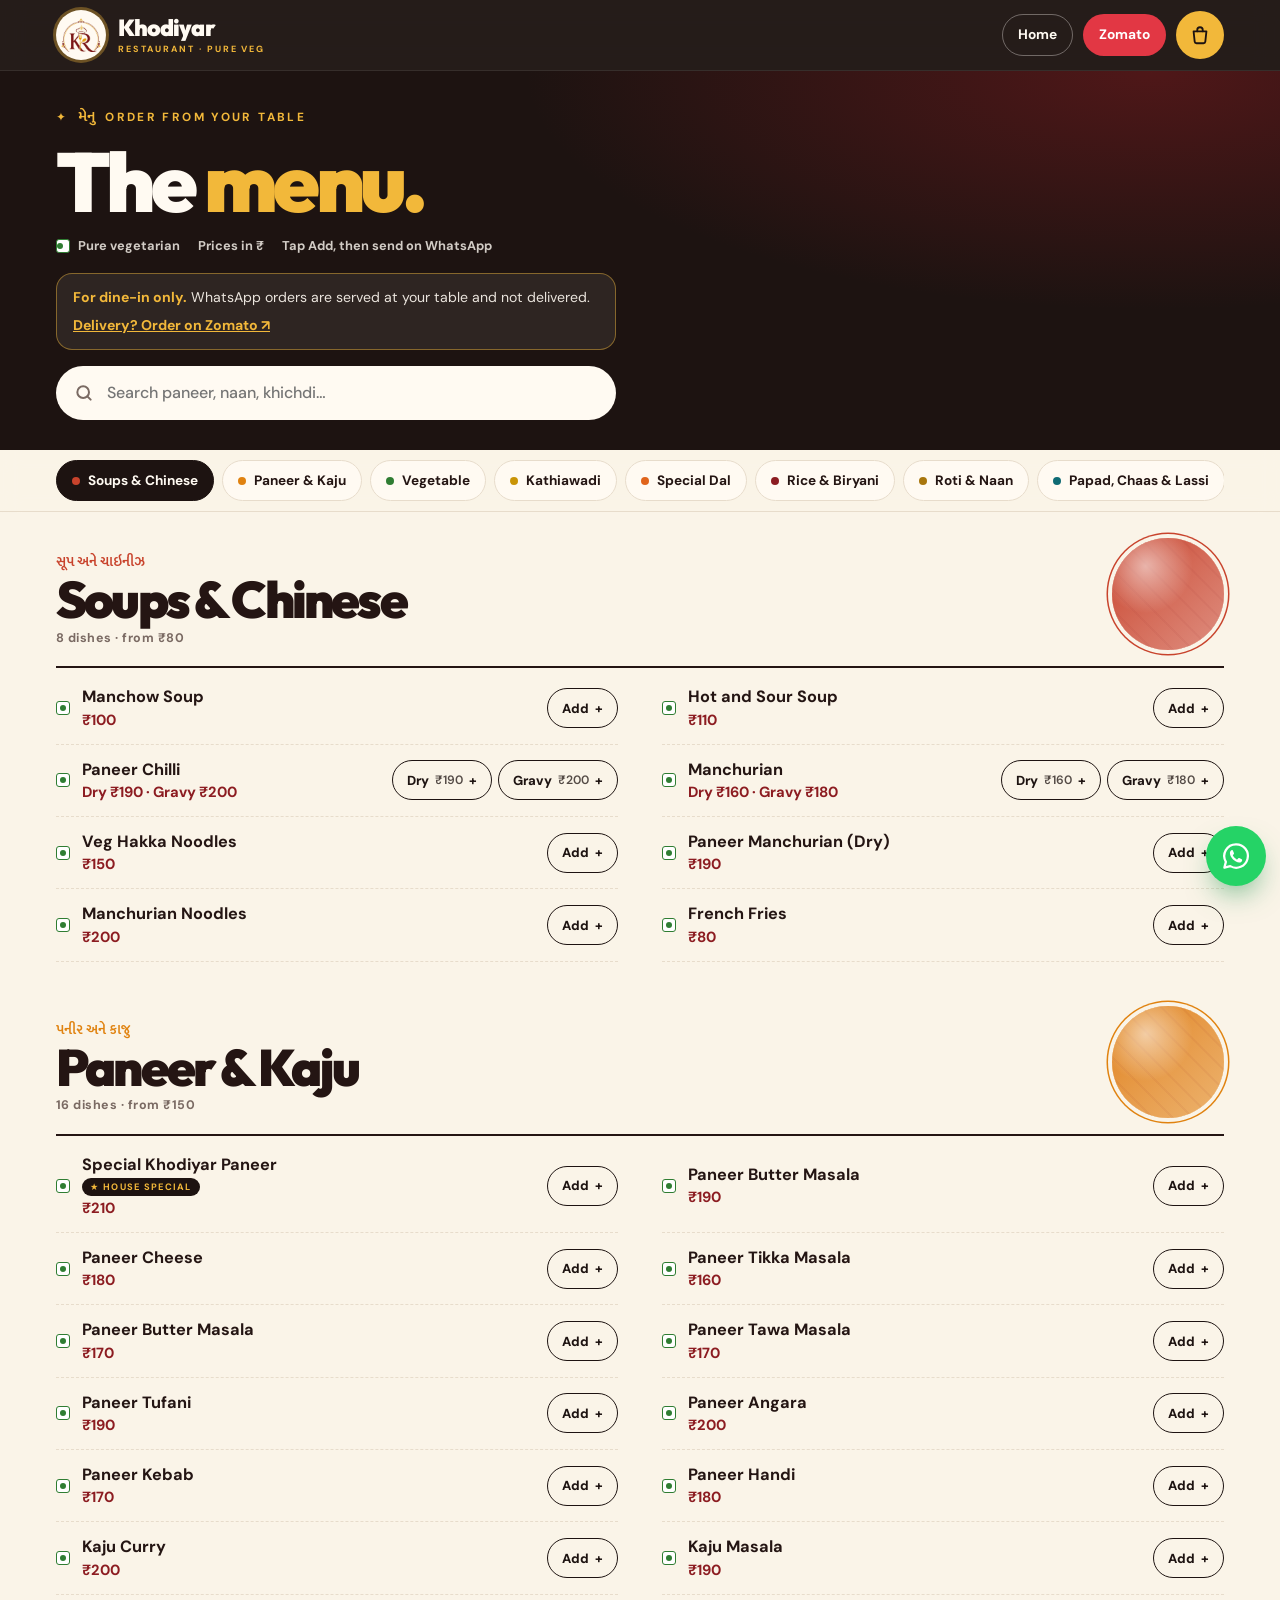
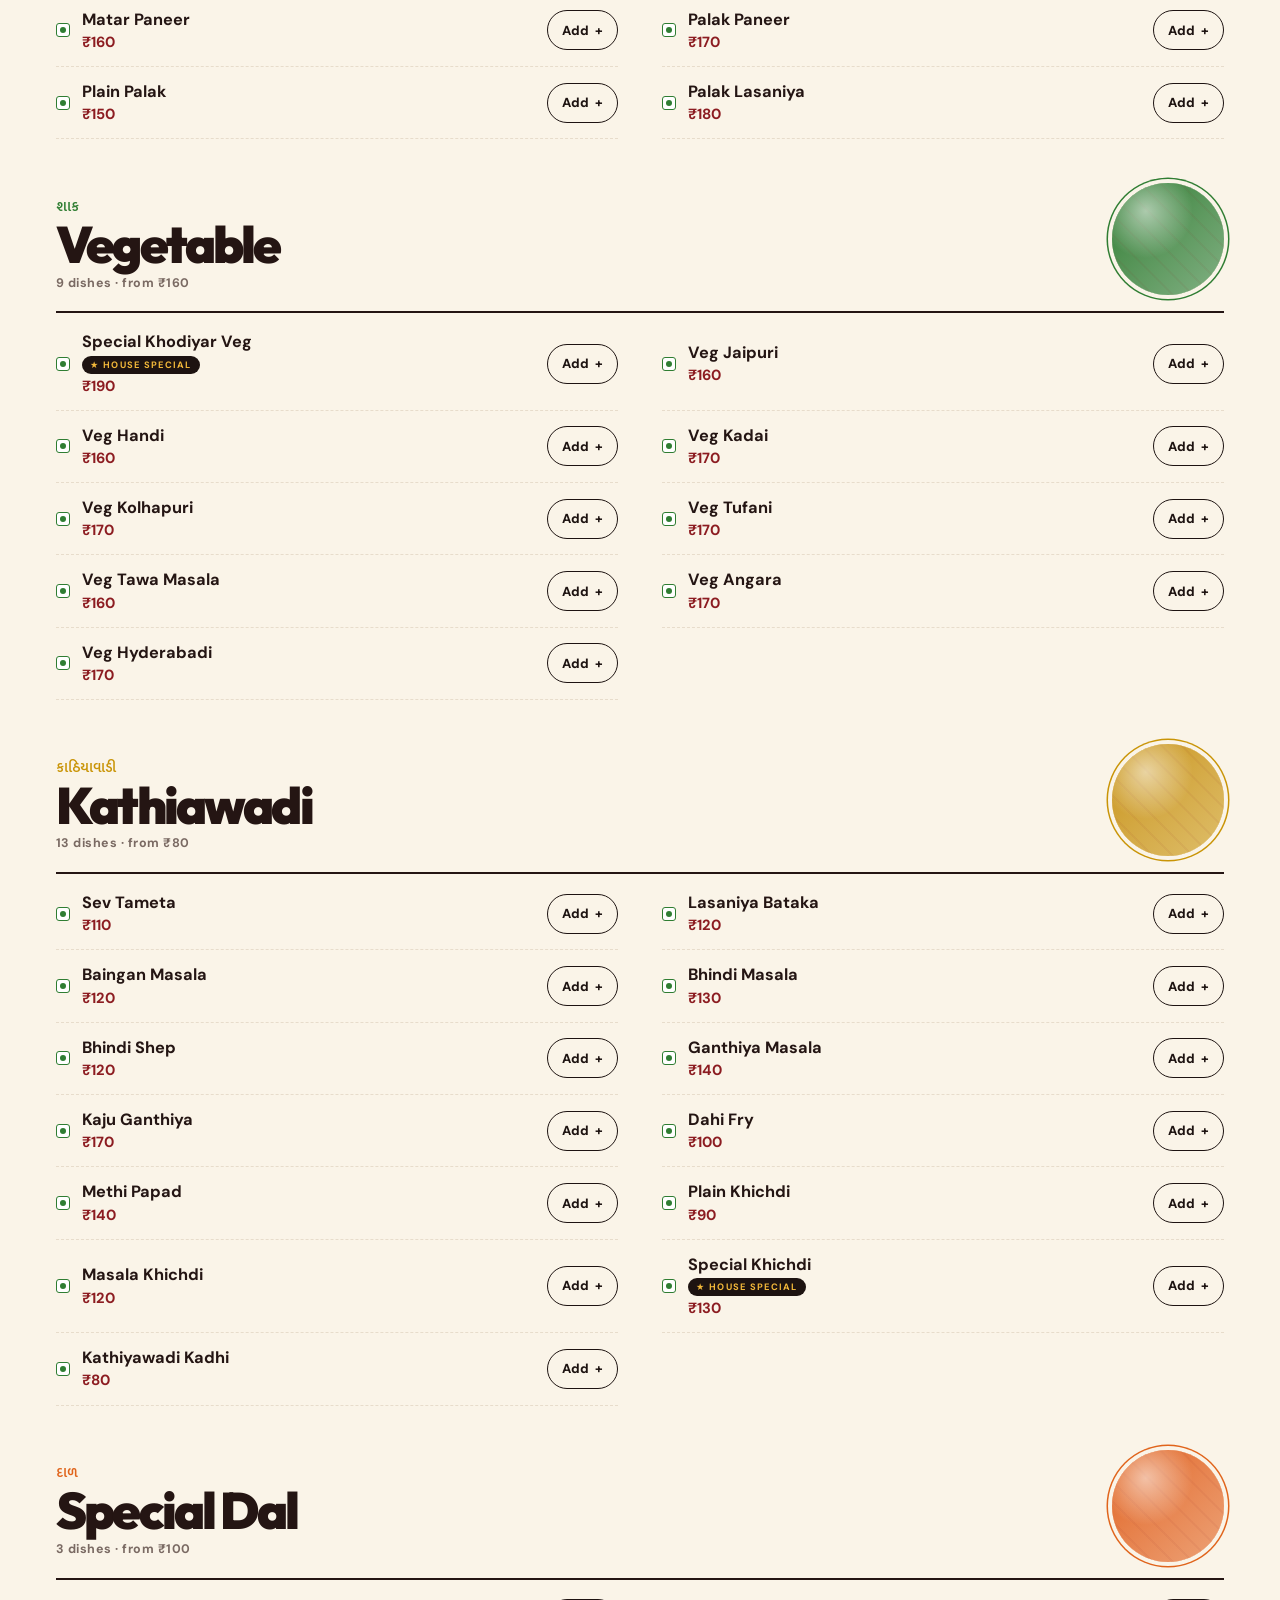
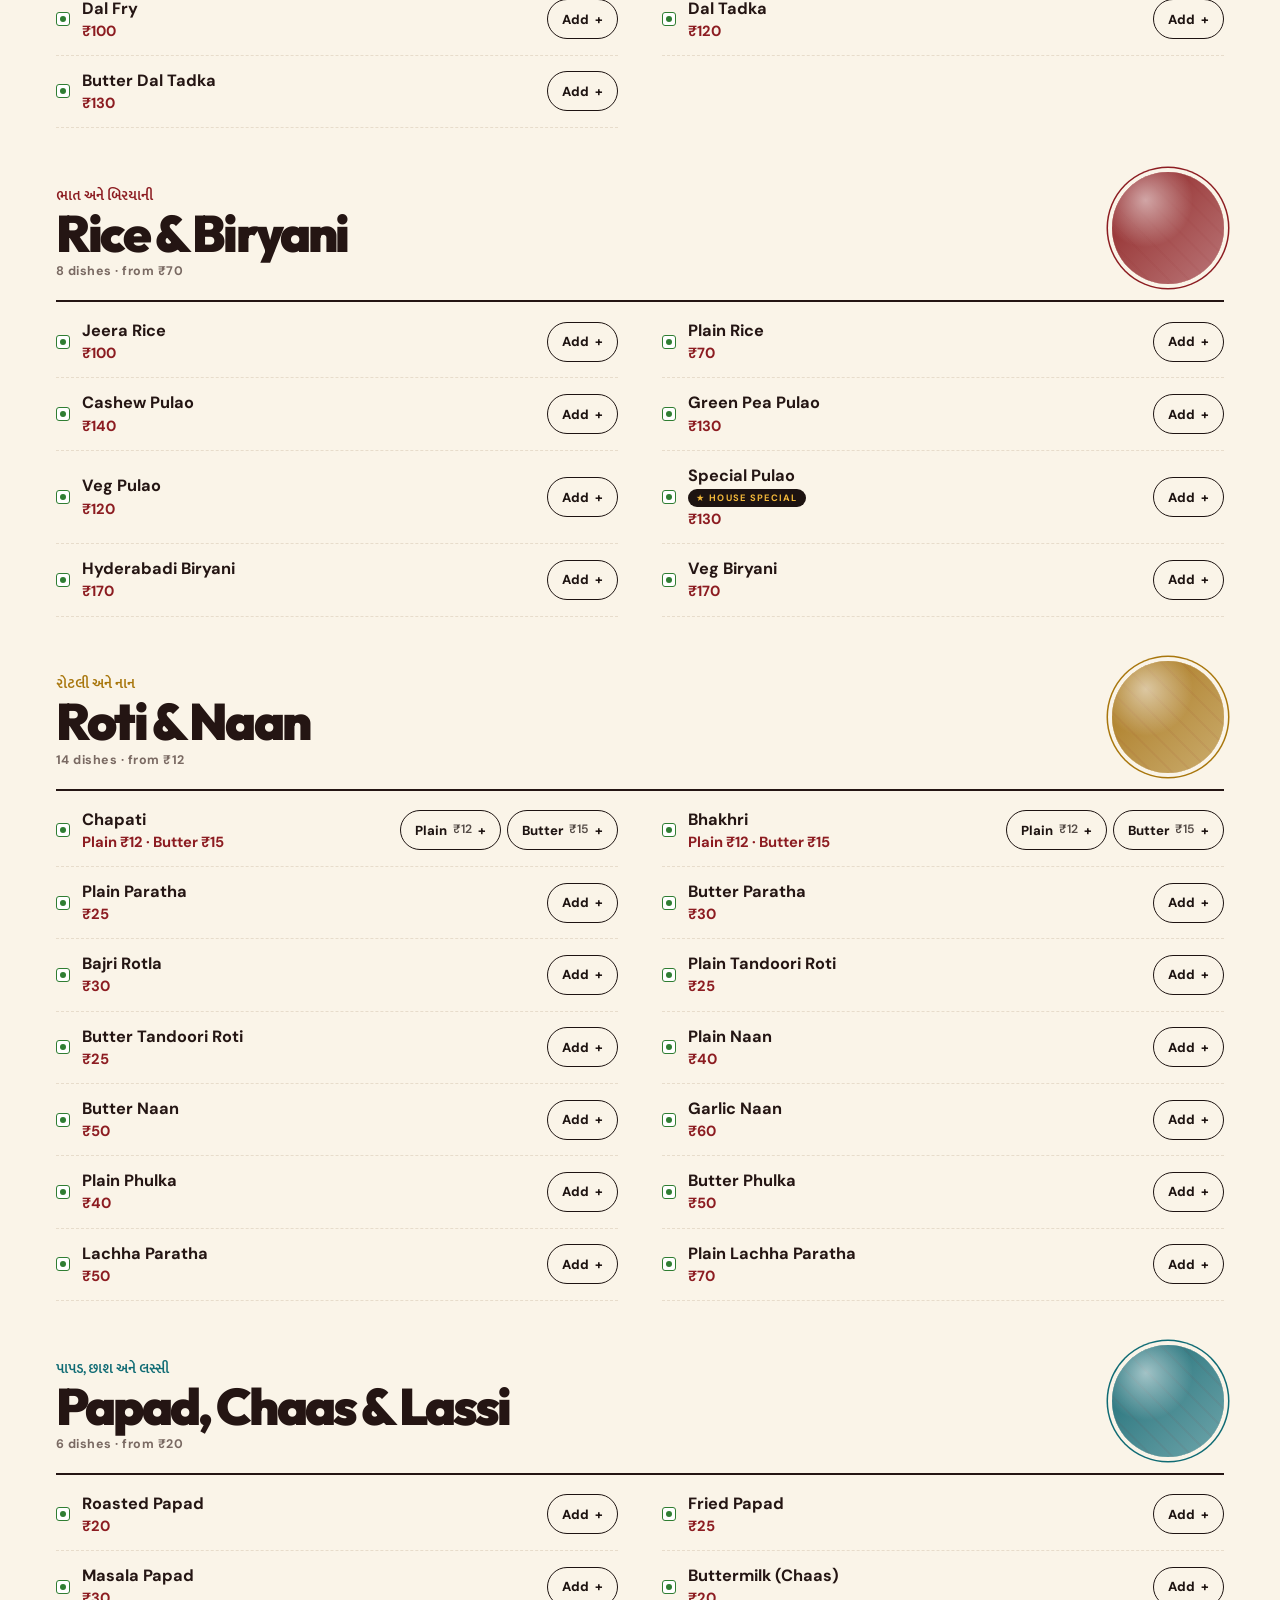
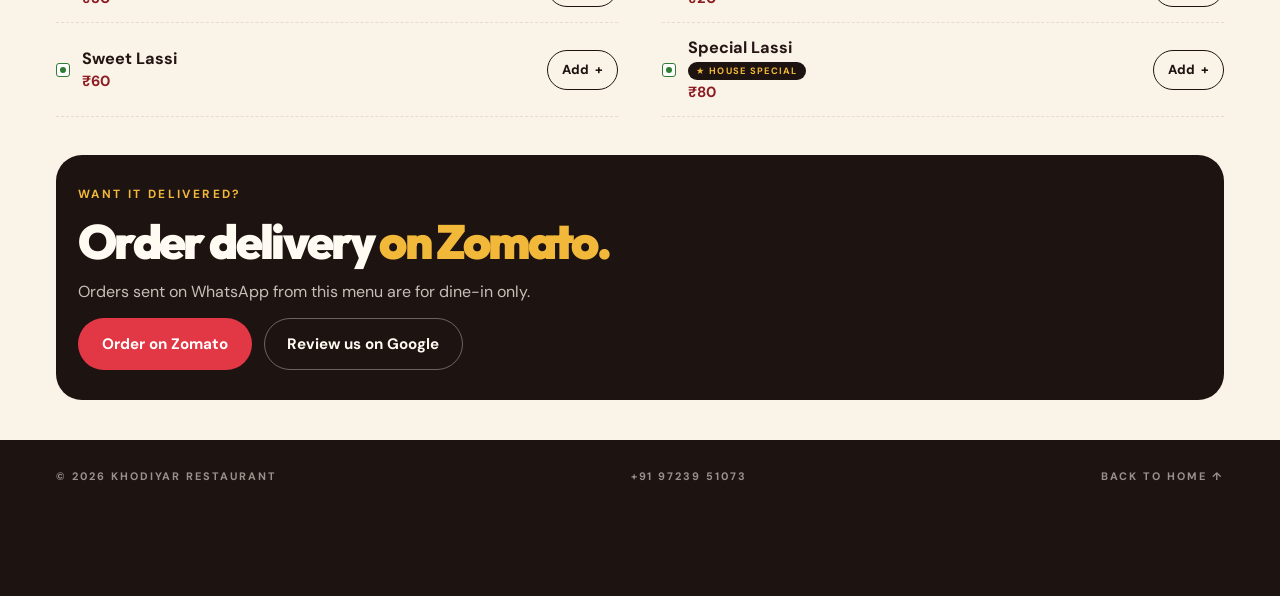
==== commit 868d1dc4: "Dine-in only WhatsApp ordering with table number" ====
--- a/menu.html
+++ b/menu.html
@@ -5,7 +5,7 @@
 <meta name="viewport" content="width=device-width, initial-scale=1, viewport-fit=cover">
 <title>Menu · Khodiyar Restaurant</title>
 <meta name="claude:viewport-fit-sides" content="cover">
-<meta name="description" content="Full menu of Khodiyar Restaurant with prices in ₹. Add dishes and send your order on WhatsApp: dine-in, takeaway or delivery.">
+<meta name="description" content="Full menu of Khodiyar Restaurant with prices in ₹. Dining in? Add dishes and send your table order on WhatsApp. Delivery is on Zomato.">
 <meta name="theme-color" content="#1d1311">
 <meta property="og:title" content="Menu · Khodiyar Restaurant">
 <meta property="og:image" content="assets/img/og-image.jpg">
@@ -39,14 +39,15 @@
 
 <section class="menu-hero dark">
   <div class="wrap menu-hero-inner">
-    <span class="kicker">✦ <span class="gu" style="font-size:.95rem">મેનુ</span> Order on WhatsApp</span>
+    <span class="kicker">✦ <span class="gu" style="font-size:.95rem">મેનુ</span> Order from your table</span>
     <h1>The <span class="hl">menu.</span></h1>
     <span class="table-note" id="table-note" hidden>Ordering for table <b></b></span>
     <div class="meta">
       <span><span class="veg"></span>Pure vegetarian</span>
       <span>Prices in ₹</span>
-      <span>Tap + to add, then send on WhatsApp</span>
+      <span>Tap Add, then send on WhatsApp</span>
     </div>
+    <p class="dinein-note"><span><b>For dine-in only.</b> WhatsApp orders are served at your table and not delivered.</span><a data-link="zomato" href="https://www.zomato.com/">Delivery? Order on Zomato ↗</a></p>
     <div class="search">
       <svg class="s-ico" viewBox="0 0 24 24" aria-hidden="true" fill="none" stroke="currentColor" stroke-width="2.4" stroke-linecap="round"><circle cx="11" cy="11" r="7"/><path d="M20 20l-4-4"/></svg>
       <label class="sr-only" for="menu-search">Search dishes</label>
@@ -69,8 +70,9 @@
   <noscript><p class="empty"><strong>The menu could not load</strong>Please ask our staff for the printed menu.</p></noscript>
 
   <section class="menu-cta dark">
-    <span class="kicker">Rather order on Zomato?</span>
-    <h2>Same menu, <span class="hl">delivered.</span></h2>
+    <span class="kicker">Want it delivered?</span>
+    <h2>Order delivery <span class="hl">on Zomato.</span></h2>
+    <p style="color:rgba(255,250,242,.75)">Orders sent on WhatsApp from this menu are for dine-in only.</p>
     <div class="cta-actions">
       <a class="btn btn-zomato" data-link="zomato" href="https://www.zomato.com/">Order on Zomato</a>
       <a class="btn btn-ghost" data-link="review" href="https://g.page/r/CQC4Lfe8KjY_EBM/review">Review us on Google</a>
--- a/assets/css/style.css
+++ b/assets/css/style.css
@@ -558,6 +558,24 @@
 .cart-empty strong { font-family: var(--display); font-weight: 900; font-size: 1.6rem; letter-spacing: -.04em; color: var(--ink); }
 
 .order-form { display: grid; gap: 14px; padding: 18px 20px 8px; }
+.notice {
+  display: grid; gap: 4px;
+  padding: 14px 16px;
+  border-radius: 16px;
+  background: var(--gold-soft);
+  border: 1.5px solid var(--gold);
+  font-size: .88rem; line-height: 1.45;
+}
+.notice strong { font-family: var(--display); font-weight: 900; font-size: 1.1rem; letter-spacing: -.03em; }
+.notice a { font-weight: 700; color: var(--maroon); text-underline-offset: 3px; justify-self: start; margin-top: 2px; }
+.dinein-note {
+  display: flex; flex-wrap: wrap; align-items: center; gap: 6px 12px;
+  padding: 12px 16px; border-radius: 16px;
+  background: rgba(255, 250, 242, .08); border: 1px solid rgba(242, 184, 58, .45);
+  font-size: .88rem; color: rgba(255, 250, 242, .9); max-width: 560px;
+}
+.dinein-note b { color: var(--gold); }
+.dinein-note a { color: var(--gold); font-weight: 700; }
 .form-title { font-size: .7rem; font-weight: 700; letter-spacing: .2em; text-transform: uppercase; color: var(--maroon); }
 .seg { display: grid; grid-template-columns: repeat(var(--n, 3), 1fr); gap: 4px; padding: 4px; border-radius: 999px; background: var(--sand); }
 .seg label { position: relative; }
@@ -565,7 +583,7 @@
 .seg span { display: block; text-align: center; padding: 10px 6px; border-radius: 999px; font-weight: 700; font-size: .86rem; cursor: pointer; transition: background-color .2s ease, color .2s ease; }
 .seg input:checked + span { background: var(--espresso); color: var(--ivory); }
 .seg input:focus-visible + span { outline: 3px solid var(--gold); }
-.field { display: grid; gap: 6px; }
+.field { display: grid; gap: 6px; align-content: start; }
 .field label { font-weight: 700; font-size: .85rem; }
 .field label small { font-weight: 500; color: var(--muted); }
 .field input, .field textarea {
@@ -630,6 +648,7 @@
   white-space: nowrap; max-width: calc(100% - 32px); overflow: hidden; text-overflow: ellipsis;
 }
 .toast.show { opacity: 1; transform: translate(-50%, 0); }
+body.lock .toast { bottom: auto; top: calc(14px + env(safe-area-inset-top, 0px)); }
 .toast b { color: var(--gold); }
 
 /* floating contact */
